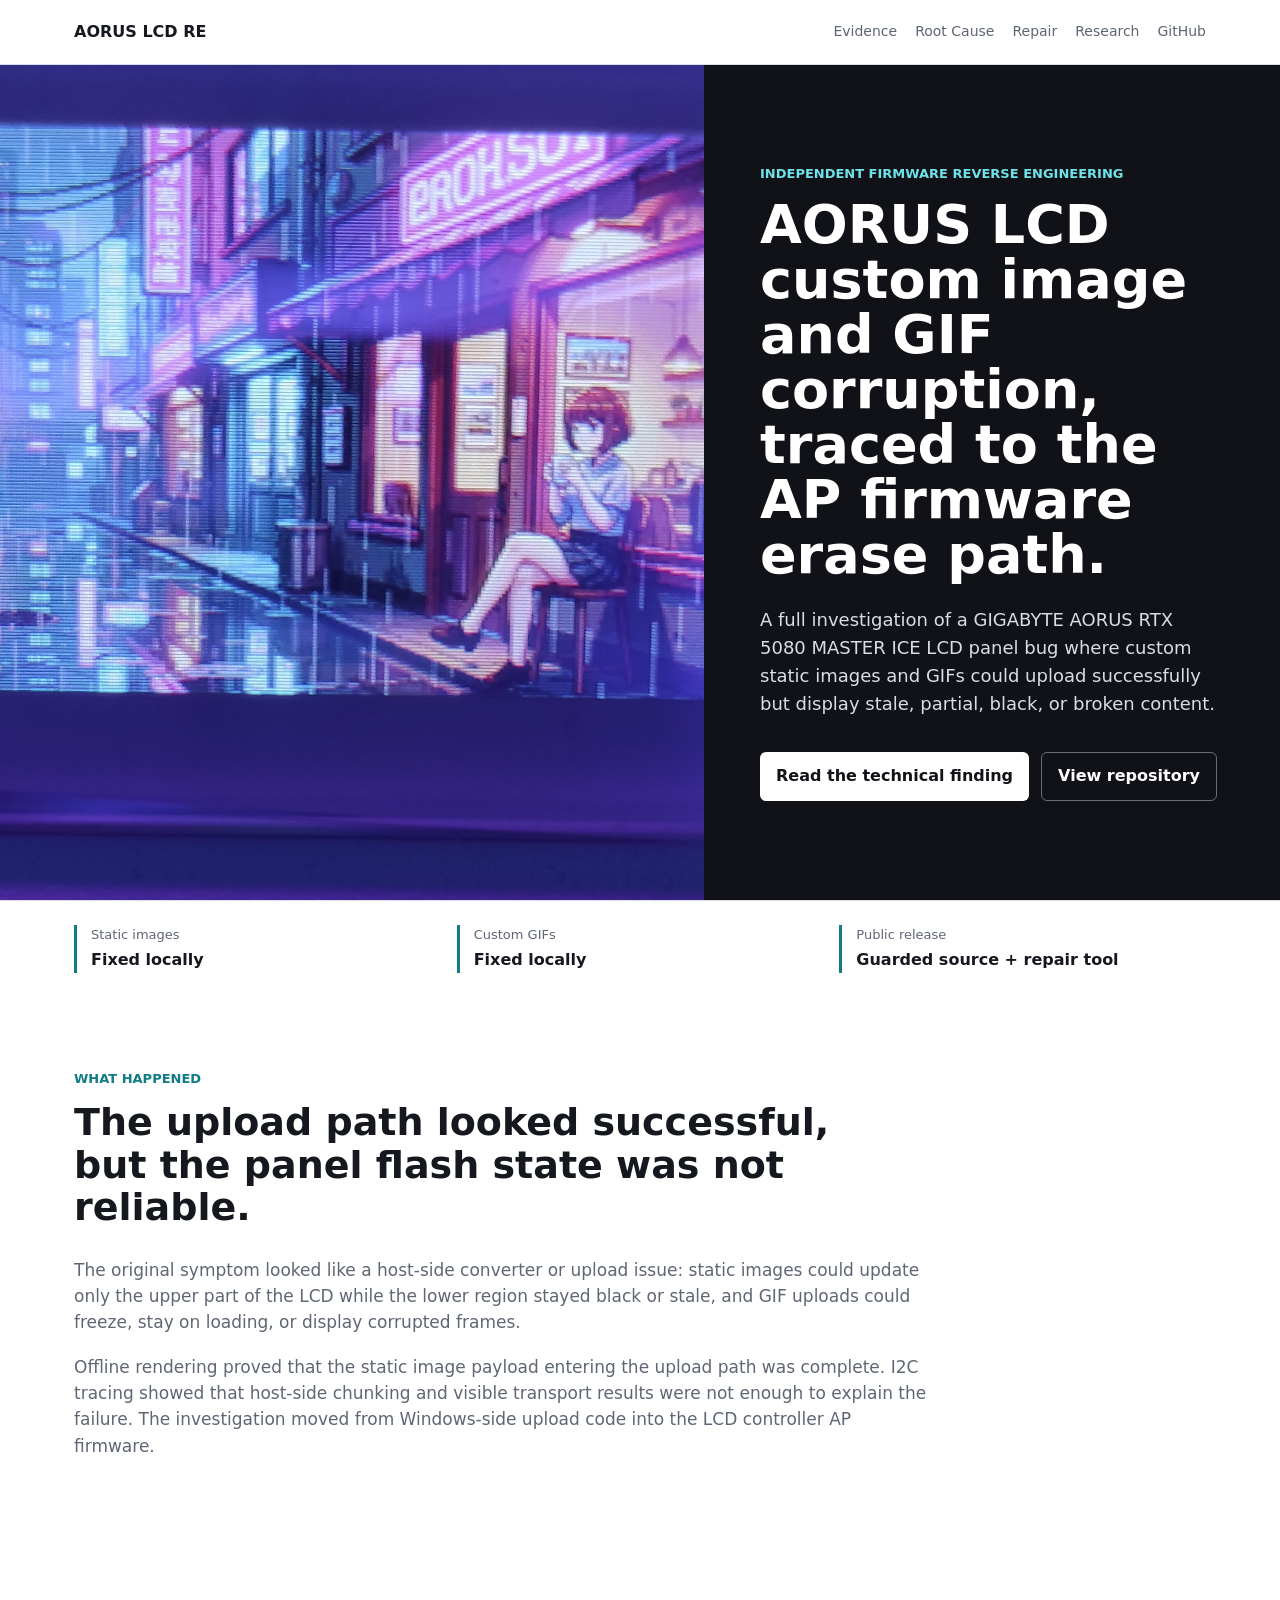
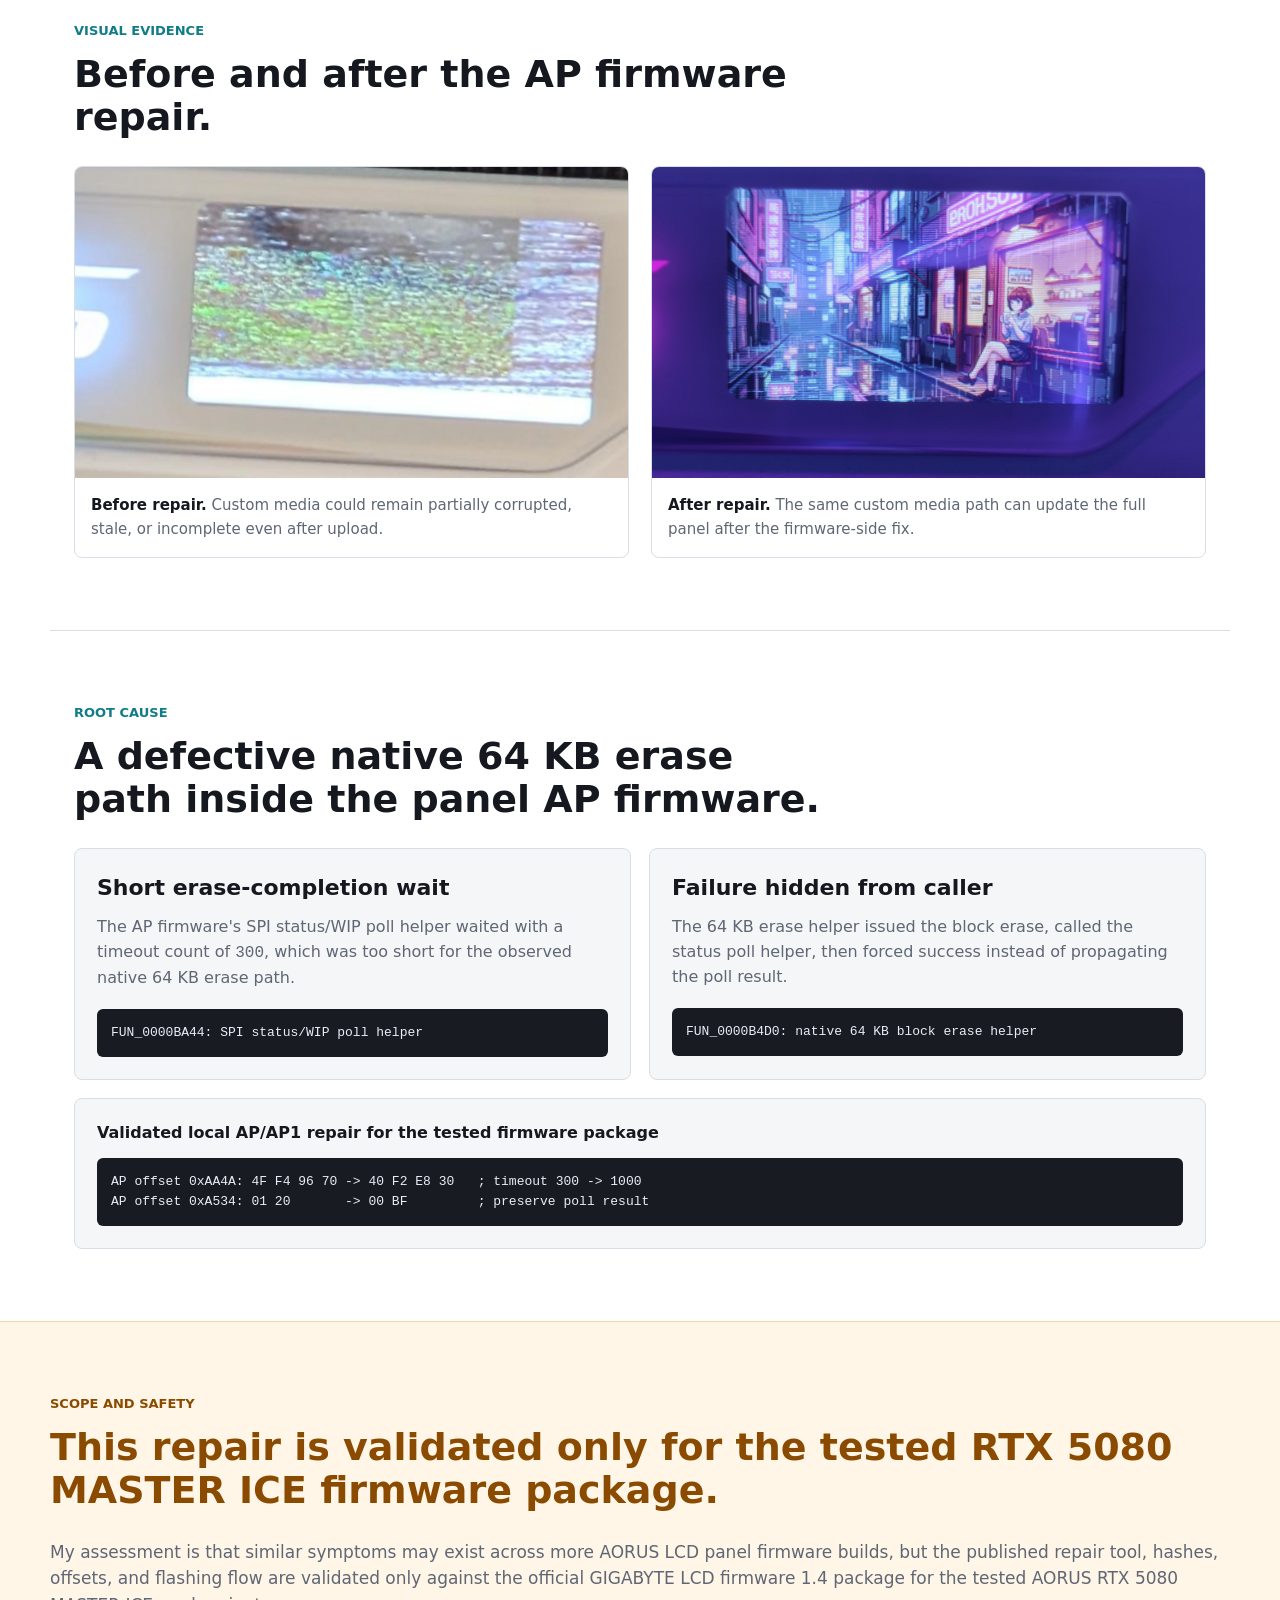
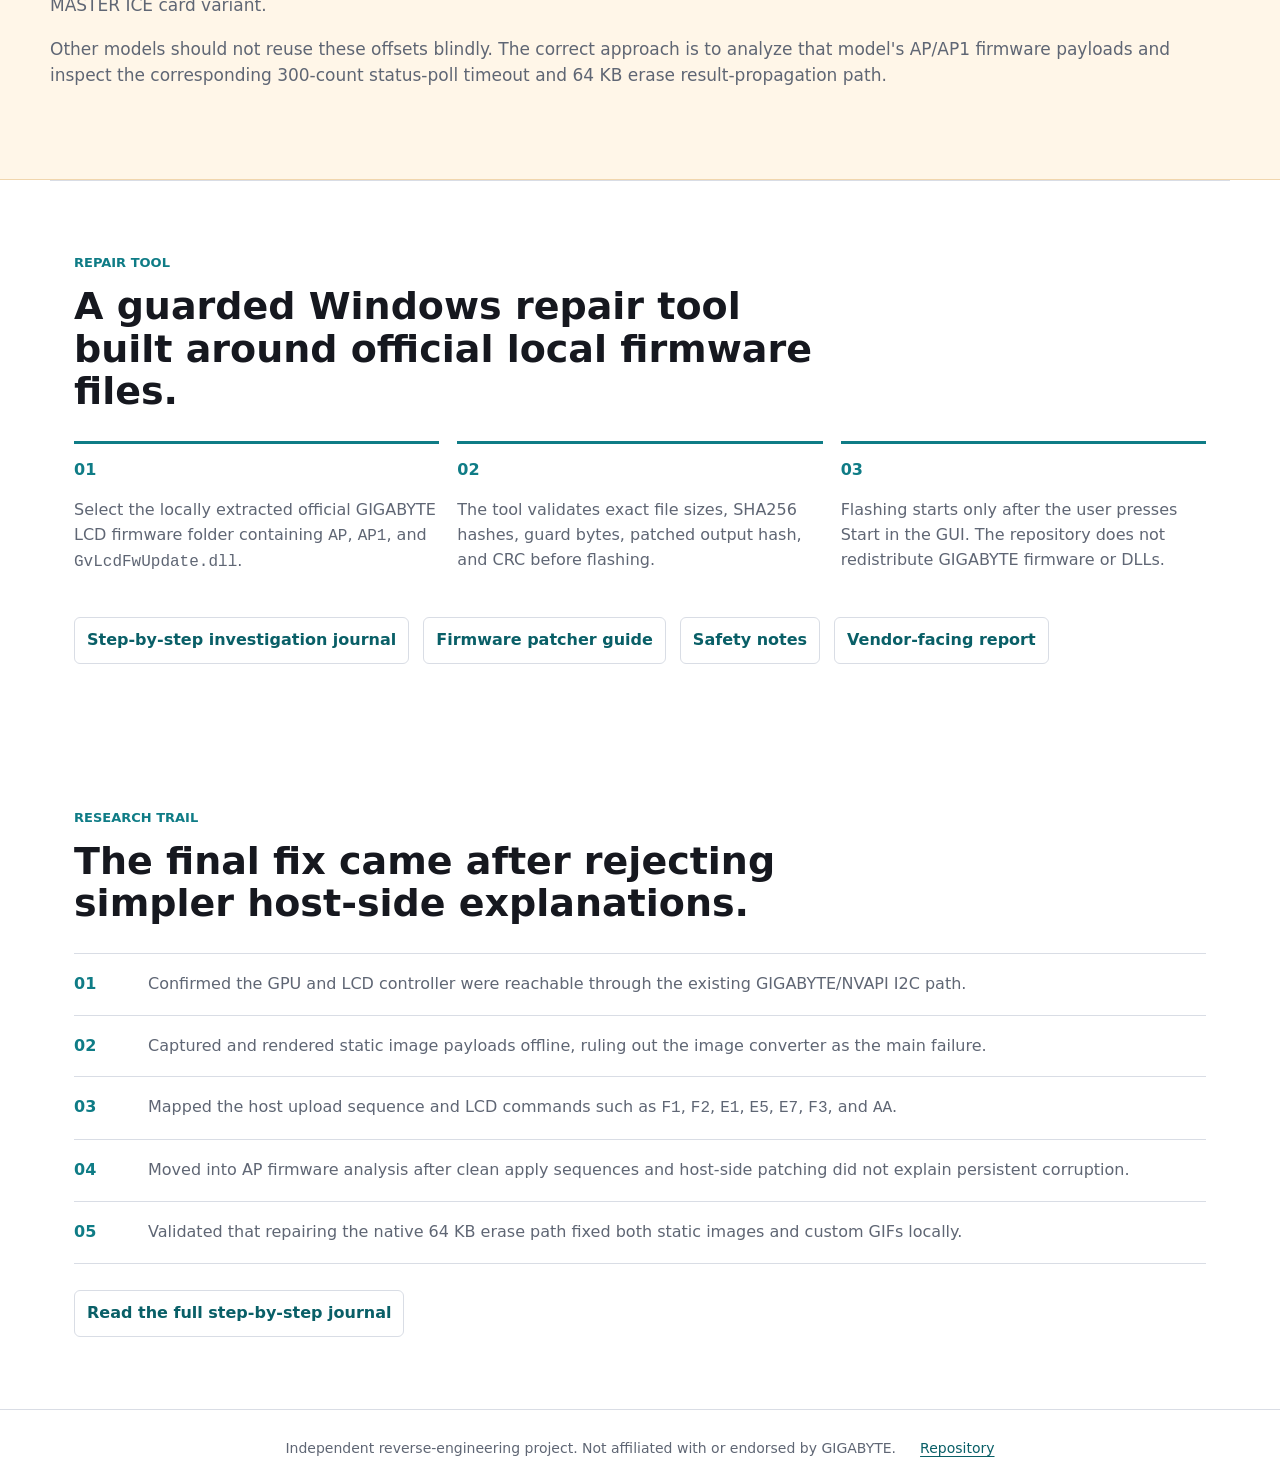
==== docs/index.html @ deb83da5 "Visual evidence has been uploaded, and a GitHub Pages blog has been created." ====
<!doctype html>
<html lang="en">
<head>
  <meta charset="utf-8">
  <meta name="viewport" content="width=device-width, initial-scale=1">
  <meta name="description" content="Reverse-engineering notes and firmware repair details for the AORUS RTX 5080 MASTER ICE LCD custom image and GIF corruption bug.">
  <title>AORUS LCD Panel Reverse Engineering</title>
  <link rel="stylesheet" href="assets/site.css">
</head>
<body>
  <header class="site-header">
    <nav class="nav" aria-label="Primary navigation">
      <a class="brand" href="#top">AORUS LCD RE</a>
      <div class="nav-links">
        <a href="#evidence">Evidence</a>
        <a href="#root-cause">Root Cause</a>
        <a href="#repair">Repair</a>
        <a href="#research">Research</a>
        <a href="https://github.com/EKYavsil/aorus-lcd-panel-reverse-engineering">GitHub</a>
      </div>
    </nav>
  </header>

  <main id="top">
    <section class="hero">
      <div class="hero-media" aria-hidden="true">
        <img src="evidence/images/after-repair.jpg" alt="">
      </div>
      <div class="hero-content">
        <p class="eyebrow">Independent firmware reverse engineering</p>
        <h1>AORUS LCD custom image and GIF corruption, traced to the AP firmware erase path.</h1>
        <p class="hero-copy">
          A full investigation of a GIGABYTE AORUS RTX 5080 MASTER ICE LCD panel bug where custom static images and GIFs could upload successfully but display stale, partial, black, or broken content.
        </p>
        <div class="hero-actions">
          <a class="button primary" href="#root-cause">Read the technical finding</a>
          <a class="button secondary" href="https://github.com/EKYavsil/aorus-lcd-panel-reverse-engineering">View repository</a>
        </div>
      </div>
    </section>

    <section class="status-band" aria-label="Project status">
      <div>
        <span class="status-label">Static images</span>
        <strong>Fixed locally</strong>
      </div>
      <div>
        <span class="status-label">Custom GIFs</span>
        <strong>Fixed locally</strong>
      </div>
      <div>
        <span class="status-label">Public release</span>
        <strong>Guarded source + repair tool</strong>
      </div>
    </section>

    <section class="section intro">
      <div class="section-heading">
        <p class="eyebrow">What happened</p>
        <h2>The upload path looked successful, but the panel flash state was not reliable.</h2>
      </div>
      <div class="text-block">
        <p>
          The original symptom looked like a host-side converter or upload issue: static images could update only the upper part of the LCD while the lower region stayed black or stale, and GIF uploads could freeze, stay on loading, or display corrupted frames.
        </p>
        <p>
          Offline rendering proved that the static image payload entering the upload path was complete. I2C tracing showed that host-side chunking and visible transport results were not enough to explain the failure. The investigation moved from Windows-side upload code into the LCD controller AP firmware.
        </p>
      </div>
    </section>

    <section id="evidence" class="section">
      <div class="section-heading">
        <p class="eyebrow">Visual evidence</p>
        <h2>Before and after the AP firmware repair.</h2>
      </div>
      <div class="evidence-grid">
        <figure>
          <img src="evidence/images/before-corruption.png" alt="AORUS LCD panel showing corrupted custom media before repair">
          <figcaption>
            <strong>Before repair.</strong>
            Custom media could remain partially corrupted, stale, or incomplete even after upload.
          </figcaption>
        </figure>
        <figure>
          <img src="evidence/images/after-repair.jpg" alt="AORUS LCD panel showing full custom media after repair">
          <figcaption>
            <strong>After repair.</strong>
            The same custom media path can update the full panel after the firmware-side fix.
          </figcaption>
        </figure>
      </div>
    </section>

    <section id="root-cause" class="section technical">
      <div class="section-heading">
        <p class="eyebrow">Root cause</p>
        <h2>A defective native 64 KB erase path inside the panel AP firmware.</h2>
      </div>
      <div class="technical-grid">
        <article class="panel">
          <h3>Short erase-completion wait</h3>
          <p>
            The AP firmware's SPI status/WIP poll helper waited with a timeout count of <code>300</code>, which was too short for the observed native 64 KB erase path.
          </p>
          <pre><code>FUN_0000BA44: SPI status/WIP poll helper</code></pre>
        </article>
        <article class="panel">
          <h3>Failure hidden from caller</h3>
          <p>
            The 64 KB erase helper issued the block erase, called the status poll helper, then forced success instead of propagating the poll result.
          </p>
          <pre><code>FUN_0000B4D0: native 64 KB block erase helper</code></pre>
        </article>
      </div>
      <div class="code-panel">
        <p class="code-title">Validated local AP/AP1 repair for the tested firmware package</p>
        <pre><code>AP offset 0xAA4A: 4F F4 96 70 -> 40 F2 E8 30   ; timeout 300 -> 1000
AP offset 0xA534: 01 20       -> 00 BF         ; preserve poll result</code></pre>
      </div>
    </section>

    <section class="section warning-section">
      <div class="section-heading">
        <p class="eyebrow">Scope and safety</p>
        <h2>This repair is validated only for the tested RTX 5080 MASTER ICE firmware package.</h2>
      </div>
      <div class="text-block">
        <p>
          My assessment is that similar symptoms may exist across more AORUS LCD panel firmware builds, but the published repair tool, hashes, offsets, and flashing flow are validated only against the official GIGABYTE LCD firmware 1.4 package for the tested AORUS RTX 5080 MASTER ICE card variant.
        </p>
        <p>
          Other models should not reuse these offsets blindly. The correct approach is to analyze that model's AP/AP1 firmware payloads and inspect the corresponding 300-count status-poll timeout and 64 KB erase result-propagation path.
        </p>
      </div>
    </section>

    <section id="repair" class="section repair">
      <div class="section-heading">
        <p class="eyebrow">Repair tool</p>
        <h2>A guarded Windows repair tool built around official local firmware files.</h2>
      </div>
      <div class="repair-list">
        <div>
          <span class="step">01</span>
          <p>Select the locally extracted official GIGABYTE LCD firmware folder containing <code>AP</code>, <code>AP1</code>, and <code>GvLcdFwUpdate.dll</code>.</p>
        </div>
        <div>
          <span class="step">02</span>
          <p>The tool validates exact file sizes, SHA256 hashes, guard bytes, patched output hash, and CRC before flashing.</p>
        </div>
        <div>
          <span class="step">03</span>
          <p>Flashing starts only after the user presses Start in the GUI. The repository does not redistribute GIGABYTE firmware or DLLs.</p>
        </div>
      </div>
      <div class="link-row">
        <a href="https://github.com/EKYavsil/aorus-lcd-panel-reverse-engineering/blob/main/JOURNAL-en.md">Step-by-step investigation journal</a>
        <a href="https://github.com/EKYavsil/aorus-lcd-panel-reverse-engineering/blob/main/FIRMWARE_PATCHER.md">Firmware patcher guide</a>
        <a href="https://github.com/EKYavsil/aorus-lcd-panel-reverse-engineering/blob/main/SAFETY.md">Safety notes</a>
        <a href="https://github.com/EKYavsil/aorus-lcd-panel-reverse-engineering/blob/main/GIGABYTE_BUG_REPORT.md">Vendor-facing report</a>
      </div>
    </section>

    <section id="research" class="section research">
      <div class="section-heading">
        <p class="eyebrow">Research trail</p>
        <h2>The final fix came after rejecting simpler host-side explanations.</h2>
      </div>
      <ol class="timeline">
        <li>
          <span>01</span>
          <p>Confirmed the GPU and LCD controller were reachable through the existing GIGABYTE/NVAPI I2C path.</p>
        </li>
        <li>
          <span>02</span>
          <p>Captured and rendered static image payloads offline, ruling out the image converter as the main failure.</p>
        </li>
        <li>
          <span>03</span>
          <p>Mapped the host upload sequence and LCD commands such as <code>F1</code>, <code>F2</code>, <code>E1</code>, <code>E5</code>, <code>E7</code>, <code>F3</code>, and <code>AA</code>.</p>
        </li>
        <li>
          <span>04</span>
          <p>Moved into AP firmware analysis after clean apply sequences and host-side patching did not explain persistent corruption.</p>
        </li>
        <li>
          <span>05</span>
          <p>Validated that repairing the native 64 KB erase path fixed both static images and custom GIFs locally.</p>
        </li>
      </ol>
      <div class="link-row">
        <a href="https://github.com/EKYavsil/aorus-lcd-panel-reverse-engineering/blob/main/JOURNAL-en.md">Read the full step-by-step journal</a>
      </div>
    </section>
  </main>

  <footer class="site-footer">
    <p>Independent reverse-engineering project. Not affiliated with or endorsed by GIGABYTE.</p>
    <p><a href="https://github.com/EKYavsil/aorus-lcd-panel-reverse-engineering">Repository</a></p>
  </footer>
</body>
</html>
---- docs/assets/site.css ----
:root {
  color-scheme: light;
  --ink: #16181f;
  --muted: #5f6674;
  --line: #d9dde5;
  --surface: #ffffff;
  --soft: #f4f6f8;
  --accent: #0f7c86;
  --accent-strong: #095f67;
  --warn: #8a4b00;
  --warn-bg: #fff6e8;
}

* {
  box-sizing: border-box;
}

html {
  scroll-behavior: smooth;
}

body {
  margin: 0;
  font-family: Inter, ui-sans-serif, system-ui, -apple-system, BlinkMacSystemFont, "Segoe UI", sans-serif;
  background: var(--surface);
  color: var(--ink);
  line-height: 1.55;
}

a {
  color: var(--accent-strong);
  text-decoration-thickness: 1px;
  text-underline-offset: 3px;
}

code,
pre {
  font-family: "Cascadia Code", "SFMono-Regular", Consolas, monospace;
}

.site-header {
  position: sticky;
  top: 0;
  z-index: 10;
  background: rgba(255, 255, 255, 0.94);
  border-bottom: 1px solid var(--line);
  backdrop-filter: blur(12px);
}

.nav {
  max-width: 1180px;
  margin: 0 auto;
  min-height: 64px;
  padding: 0 24px;
  display: flex;
  align-items: center;
  justify-content: space-between;
  gap: 24px;
}

.brand {
  font-weight: 800;
  color: var(--ink);
  text-decoration: none;
}

.nav-links {
  display: flex;
  flex-wrap: wrap;
  gap: 18px;
  font-size: 14px;
}

.nav-links a {
  color: var(--muted);
  text-decoration: none;
}

.nav-links a:hover {
  color: var(--ink);
}

.hero {
  min-height: calc(100vh - 64px);
  display: grid;
  grid-template-columns: minmax(0, 1.1fr) minmax(360px, 0.9fr);
  align-items: stretch;
  border-bottom: 1px solid var(--line);
  background: #101217;
  color: #fff;
}

.hero-media {
  min-height: 520px;
  overflow: hidden;
}

.hero-media img {
  width: 100%;
  height: 100%;
  object-fit: cover;
  object-position: center;
  display: block;
}

.hero-content {
  padding: 72px 56px;
  display: flex;
  flex-direction: column;
  justify-content: center;
}

.eyebrow {
  margin: 0 0 12px;
  color: var(--accent);
  font-size: 13px;
  font-weight: 800;
  letter-spacing: 0;
  text-transform: uppercase;
}

.hero .eyebrow {
  color: #6ee2e8;
}

h1,
h2,
h3,
p {
  overflow-wrap: anywhere;
}

h1 {
  margin: 0;
  max-width: 760px;
  font-size: 54px;
  line-height: 1.02;
  letter-spacing: 0;
}

.hero-copy {
  max-width: 660px;
  margin: 24px 0 0;
  color: #d9dde7;
  font-size: 18px;
}

.hero-actions {
  display: flex;
  flex-wrap: wrap;
  gap: 12px;
  margin-top: 34px;
}

.button {
  min-height: 44px;
  padding: 11px 16px;
  border-radius: 6px;
  display: inline-flex;
  align-items: center;
  font-weight: 700;
  text-decoration: none;
}

.button.primary {
  background: #ffffff;
  color: #111318;
}

.button.secondary {
  border: 1px solid rgba(255, 255, 255, 0.38);
  color: #ffffff;
}

.status-band {
  max-width: 1180px;
  margin: 0 auto;
  padding: 24px;
  display: grid;
  grid-template-columns: repeat(3, minmax(0, 1fr));
  gap: 16px;
}

.status-band div {
  border-left: 3px solid var(--accent);
  padding-left: 14px;
}

.status-label {
  display: block;
  color: var(--muted);
  font-size: 13px;
}

.status-band strong {
  display: block;
  margin-top: 3px;
  font-size: 16px;
}

.section {
  max-width: 1180px;
  margin: 0 auto;
  padding: 72px 24px;
}

.section-heading {
  max-width: 760px;
  margin-bottom: 28px;
}

.section h2 {
  margin: 0;
  font-size: 38px;
  line-height: 1.12;
  letter-spacing: 0;
}

.text-block {
  max-width: 860px;
  color: var(--muted);
  font-size: 17px;
}

.text-block p {
  margin: 0 0 18px;
}

.evidence-grid {
  display: grid;
  grid-template-columns: repeat(2, minmax(0, 1fr));
  gap: 22px;
}

figure {
  margin: 0;
  border: 1px solid var(--line);
  border-radius: 8px;
  background: var(--surface);
  overflow: hidden;
}

figure img {
  width: 100%;
  aspect-ratio: 16 / 9;
  object-fit: cover;
  display: block;
  background: var(--soft);
}

figcaption {
  padding: 16px;
  color: var(--muted);
  font-size: 15px;
}

figcaption strong {
  color: var(--ink);
}

.technical,
.repair {
  border-top: 1px solid var(--line);
}

.technical-grid {
  display: grid;
  grid-template-columns: repeat(2, minmax(0, 1fr));
  gap: 18px;
}

.panel,
.code-panel {
  border: 1px solid var(--line);
  border-radius: 8px;
  padding: 22px;
  background: var(--soft);
}

.panel h3 {
  margin: 0 0 10px;
  font-size: 22px;
}

.panel p {
  margin: 0 0 18px;
  color: var(--muted);
}

pre {
  margin: 0;
  padding: 14px;
  overflow-x: auto;
  background: #181b22;
  color: #e9edf5;
  border-radius: 6px;
  font-size: 13px;
}

.code-panel {
  margin-top: 18px;
}

.code-title {
  margin: 0 0 12px;
  font-weight: 800;
}

.warning-section {
  max-width: none;
  background: var(--warn-bg);
  border-top: 1px solid #f1d6ad;
  border-bottom: 1px solid #f1d6ad;
}

.warning-section > * {
  max-width: 1180px;
  margin-left: auto;
  margin-right: auto;
}

.warning-section .eyebrow,
.warning-section h2 {
  color: var(--warn);
}

.repair-list {
  display: grid;
  grid-template-columns: repeat(3, minmax(0, 1fr));
  gap: 18px;
}

.repair-list div {
  border-top: 3px solid var(--accent);
  padding-top: 14px;
}

.step {
  color: var(--accent);
  font-weight: 900;
}

.repair-list p {
  color: var(--muted);
}

.link-row {
  display: flex;
  flex-wrap: wrap;
  gap: 14px;
  margin-top: 26px;
}

.link-row a {
  border: 1px solid var(--line);
  border-radius: 6px;
  padding: 10px 12px;
  text-decoration: none;
  font-weight: 700;
}

.timeline {
  list-style: none;
  margin: 0;
  padding: 0;
  border-top: 1px solid var(--line);
}

.timeline li {
  display: grid;
  grid-template-columns: 56px minmax(0, 1fr);
  gap: 18px;
  padding: 18px 0;
  border-bottom: 1px solid var(--line);
}

.timeline span {
  color: var(--accent);
  font-weight: 900;
}

.timeline p {
  margin: 0;
  color: var(--muted);
}

.site-footer {
  border-top: 1px solid var(--line);
  padding: 28px 24px;
  display: flex;
  justify-content: center;
  gap: 24px;
  color: var(--muted);
  font-size: 14px;
}

.site-footer p {
  margin: 0;
}

@media (max-width: 860px) {
  .nav {
    align-items: flex-start;
    flex-direction: column;
    padding-top: 14px;
    padding-bottom: 14px;
  }

  .hero {
    grid-template-columns: 1fr;
  }

  .hero-media {
    min-height: 280px;
  }

  .hero-content {
    padding: 42px 24px 56px;
  }

  h1 {
    font-size: 40px;
  }

  .section h2 {
    font-size: 30px;
  }

  .status-band,
  .evidence-grid,
  .technical-grid,
  .repair-list {
    grid-template-columns: 1fr;
  }

  .site-footer {
    display: block;
    text-align: center;
  }

  .site-footer p + p {
    margin-top: 8px;
  }
}

@media (max-width: 520px) {
  .nav-links {
    gap: 12px;
  }

  h1 {
    font-size: 34px;
  }

  .hero-copy,
  .text-block {
    font-size: 16px;
  }
}
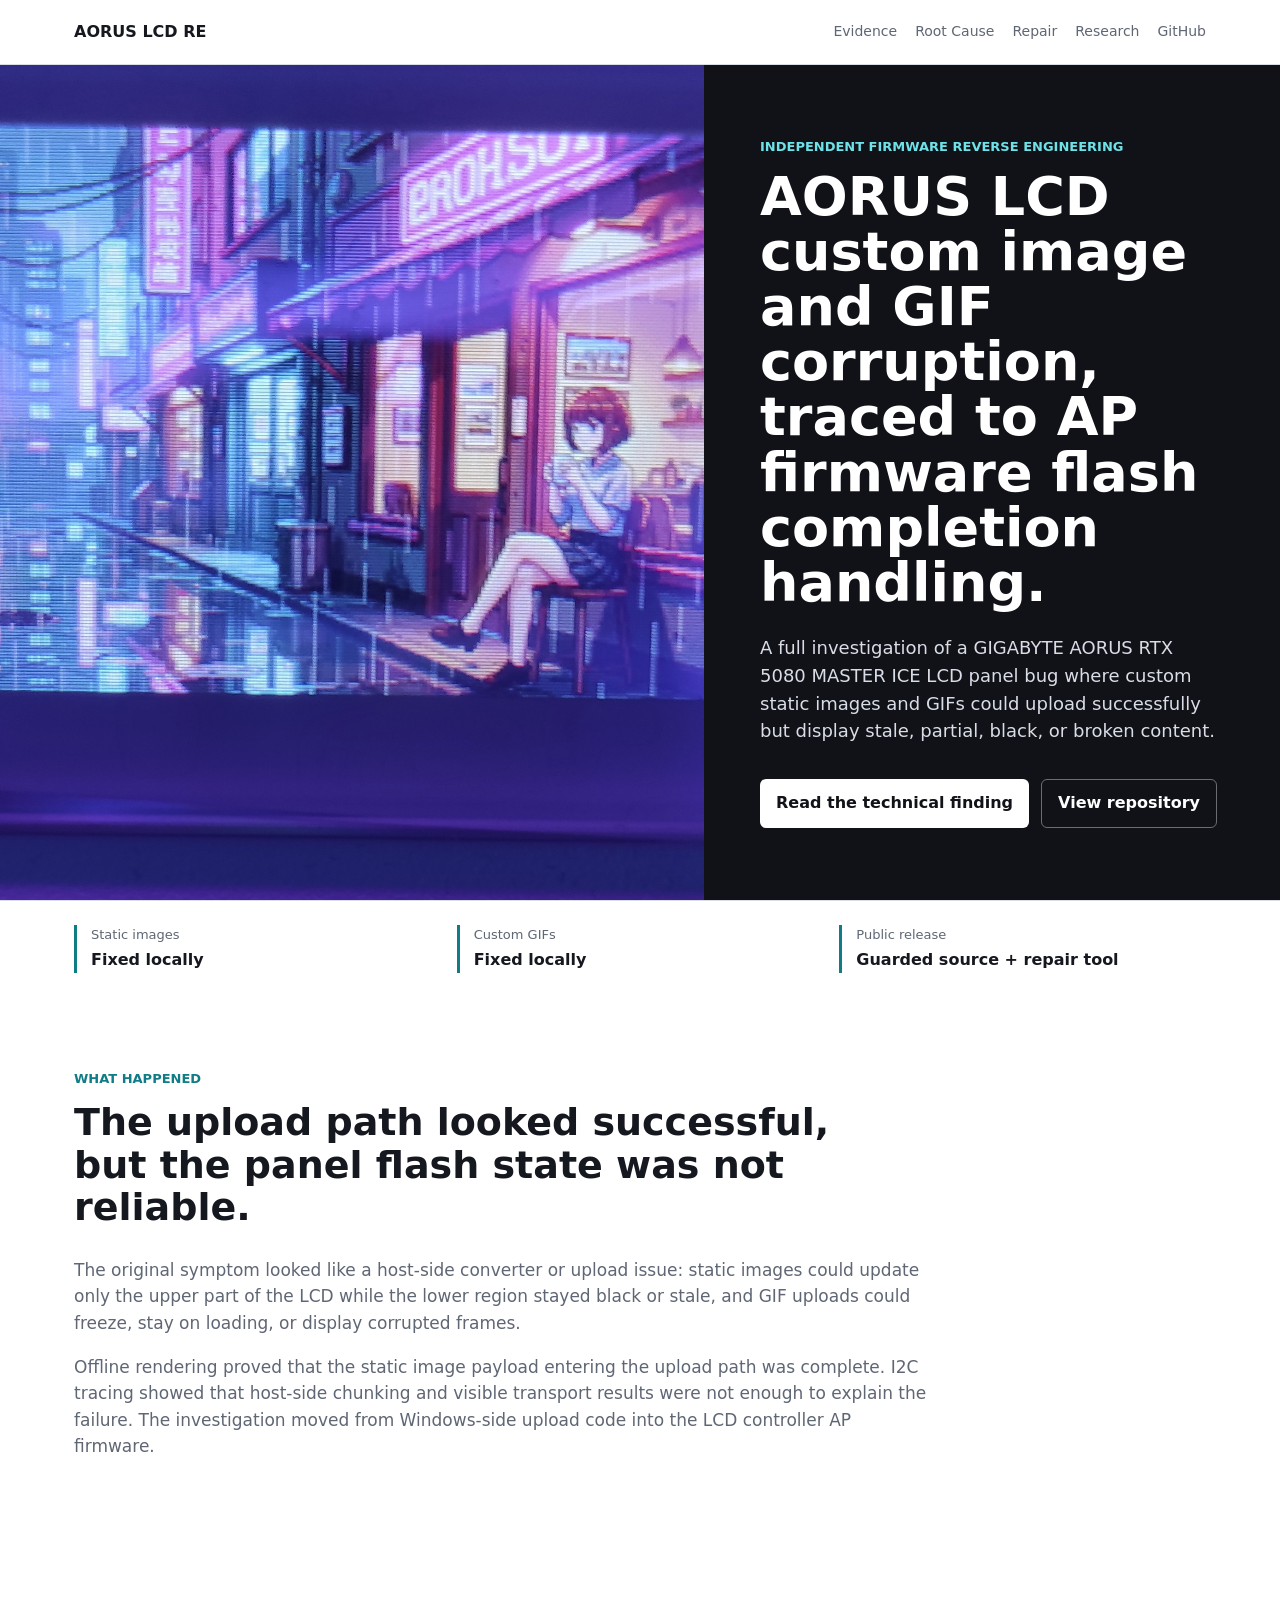
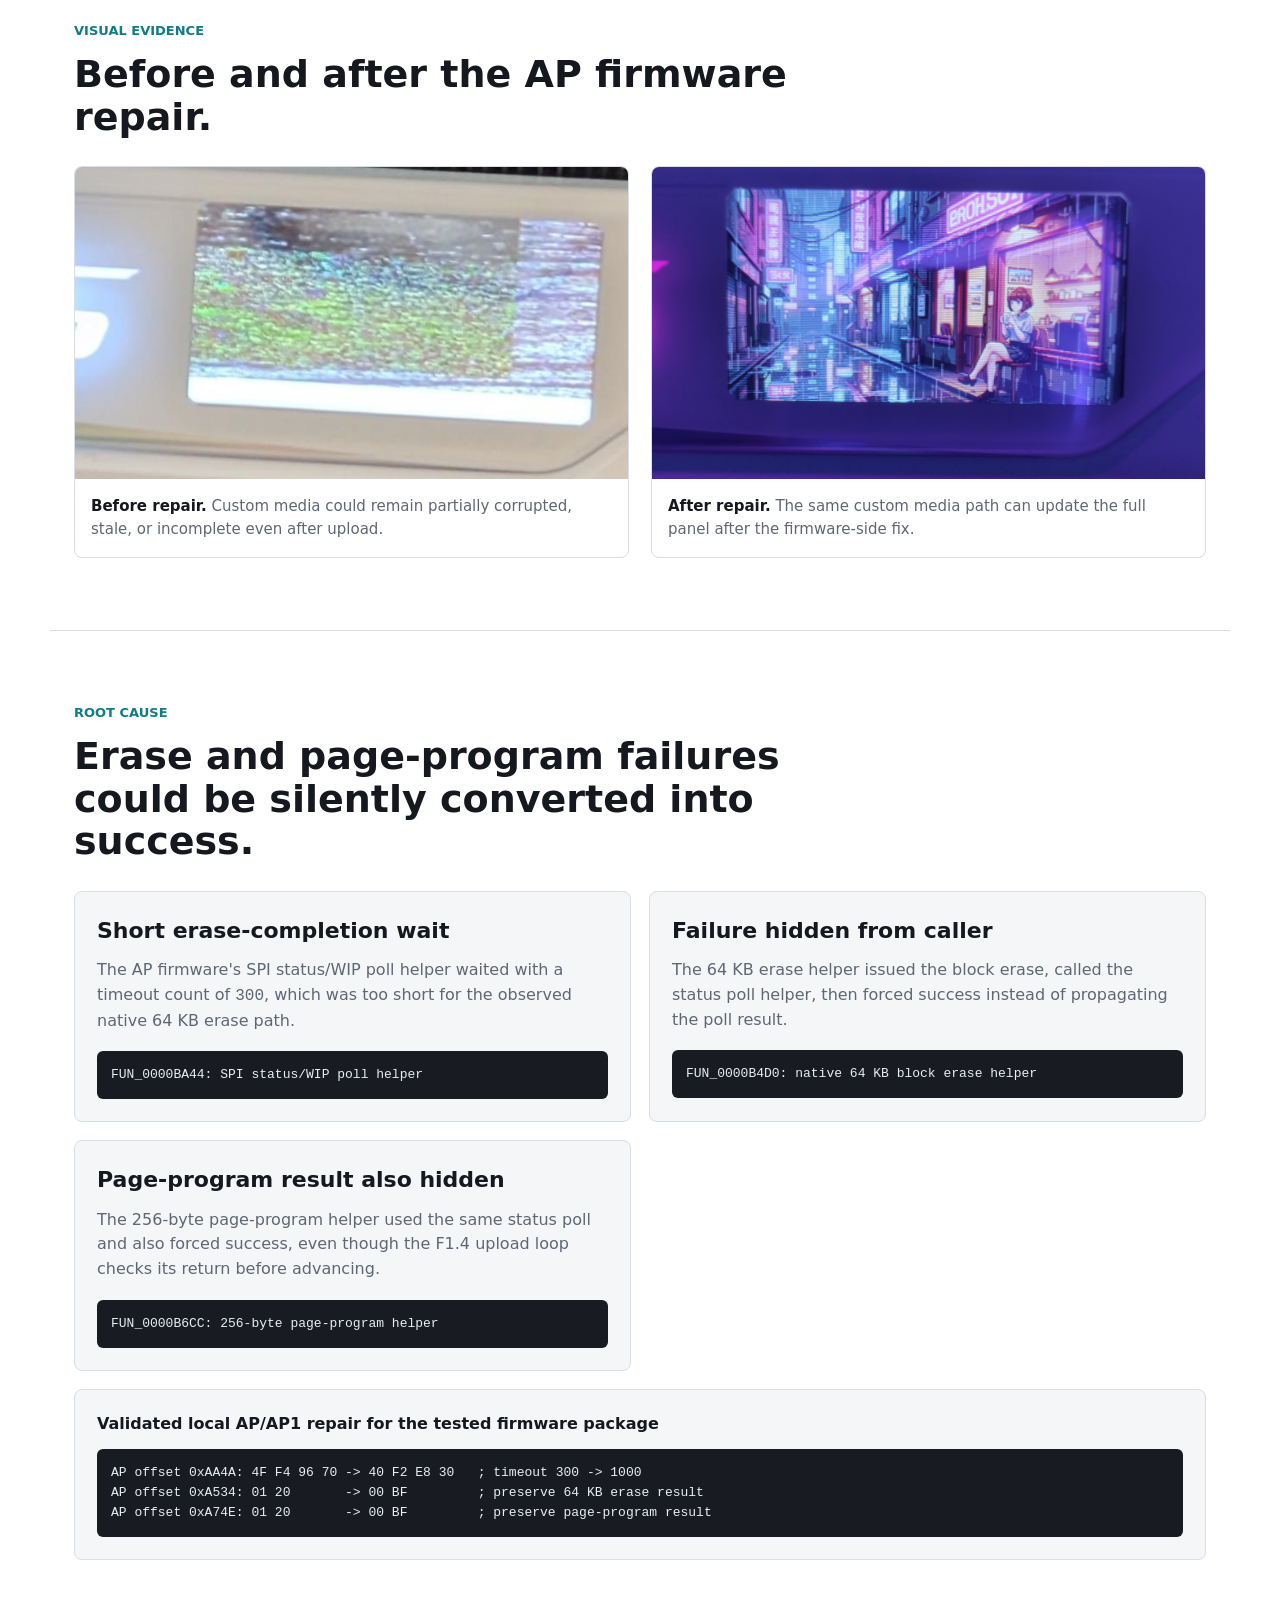
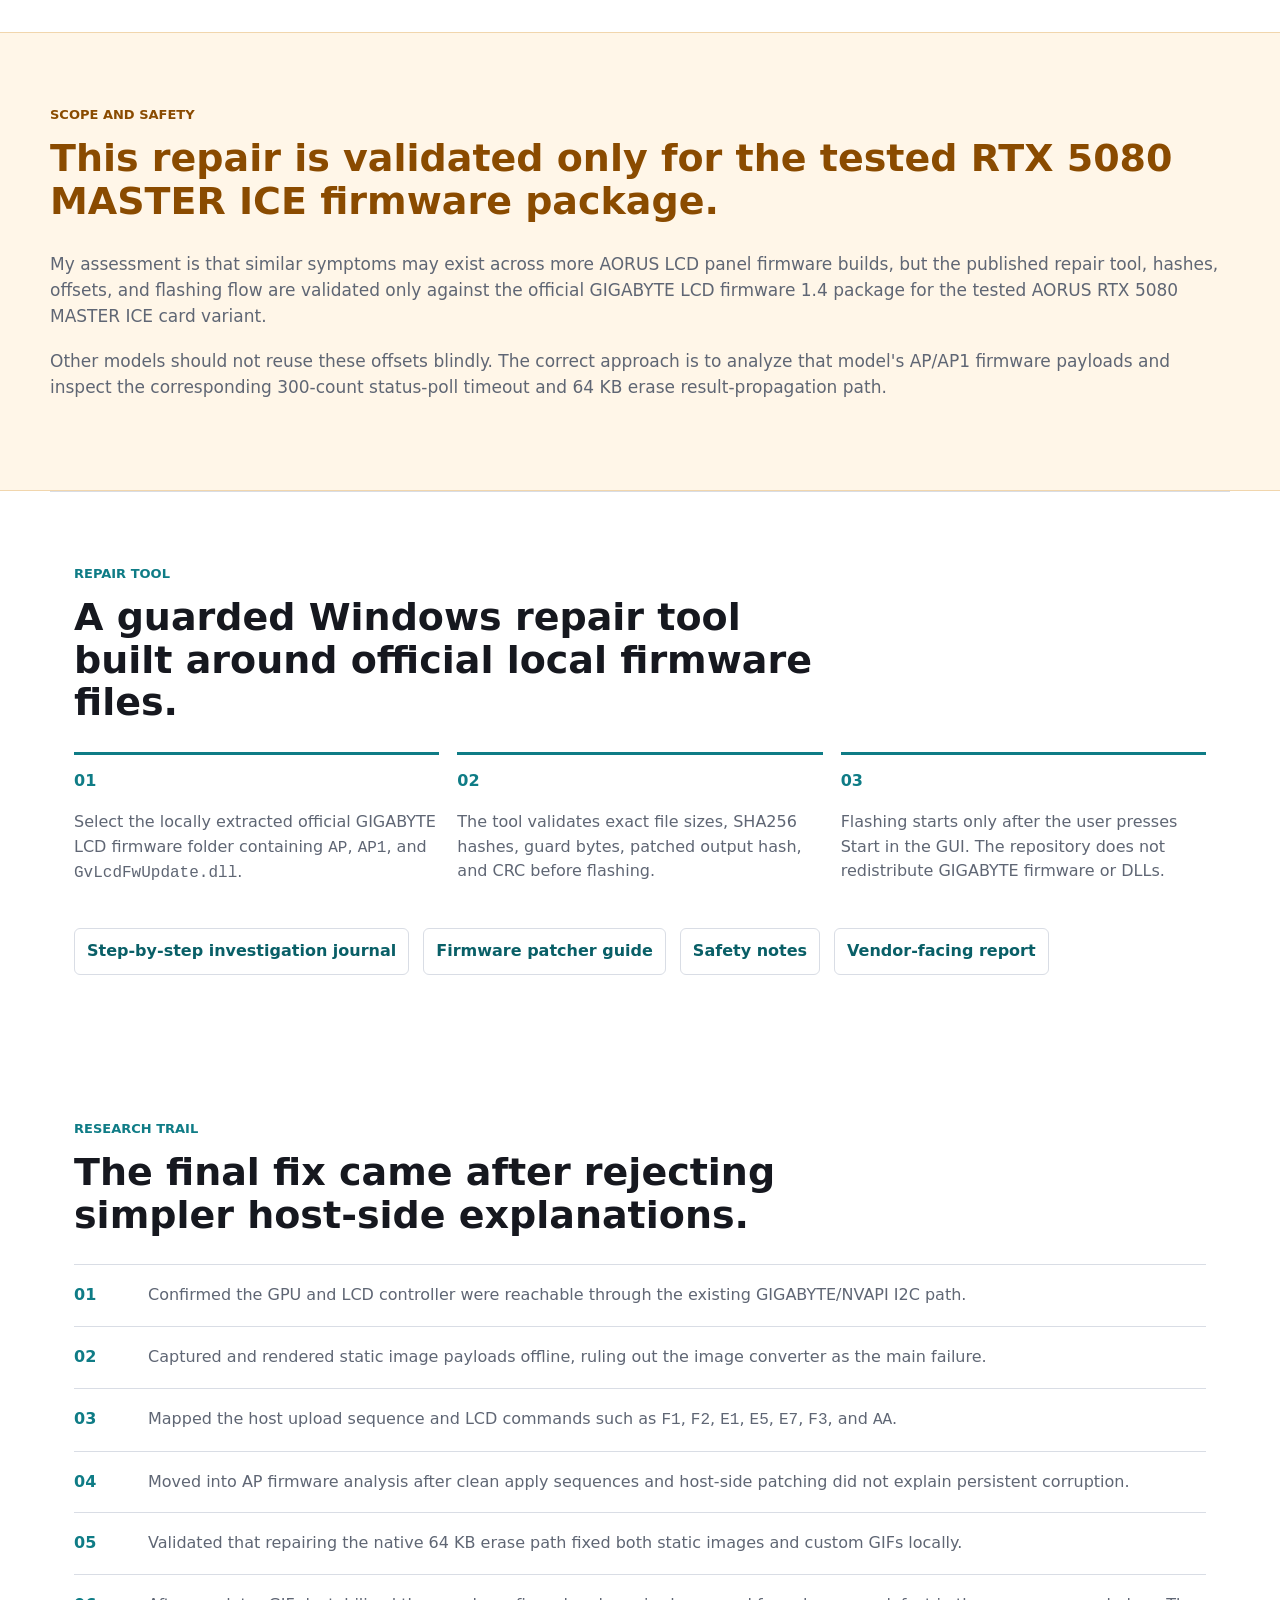
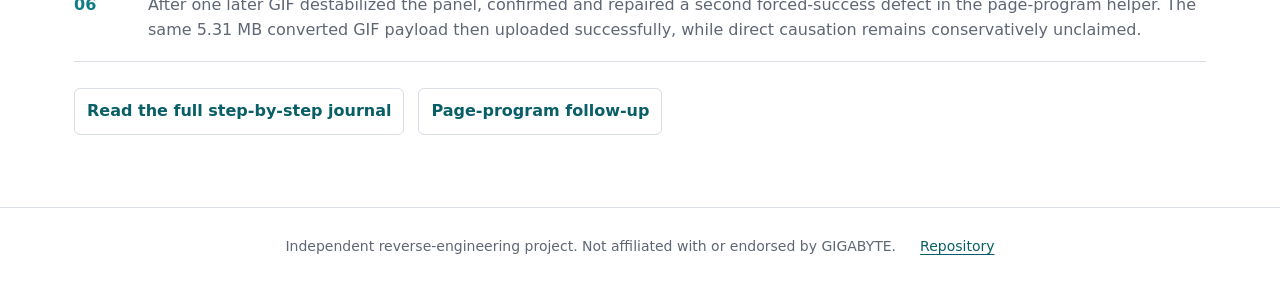
==== commit 4b924739: "The firmware repair was expanded from two changes to three" ====
--- a/docs/index.html
+++ b/docs/index.html
@@ -28,7 +28,7 @@
       </div>
       <div class="hero-content">
         <p class="eyebrow">Independent firmware reverse engineering</p>
-        <h1>AORUS LCD custom image and GIF corruption, traced to the AP firmware erase path.</h1>
+        <h1>AORUS LCD custom image and GIF corruption, traced to AP firmware flash completion handling.</h1>
         <p class="hero-copy">
           A full investigation of a GIGABYTE AORUS RTX 5080 MASTER ICE LCD panel bug where custom static images and GIFs could upload successfully but display stale, partial, black, or broken content.
         </p>
@@ -95,7 +95,7 @@
     <section id="root-cause" class="section technical">
       <div class="section-heading">
         <p class="eyebrow">Root cause</p>
-        <h2>A defective native 64 KB erase path inside the panel AP firmware.</h2>
+        <h2>Erase and page-program failures could be silently converted into success.</h2>
       </div>
       <div class="technical-grid">
         <article class="panel">
@@ -112,11 +112,19 @@
           </p>
           <pre><code>FUN_0000B4D0: native 64 KB block erase helper</code></pre>
         </article>
+        <article class="panel">
+          <h3>Page-program result also hidden</h3>
+          <p>
+            The 256-byte page-program helper used the same status poll and also forced success, even though the F1.4 upload loop checks its return before advancing.
+          </p>
+          <pre><code>FUN_0000B6CC: 256-byte page-program helper</code></pre>
+        </article>
       </div>
       <div class="code-panel">
         <p class="code-title">Validated local AP/AP1 repair for the tested firmware package</p>
         <pre><code>AP offset 0xAA4A: 4F F4 96 70 -> 40 F2 E8 30   ; timeout 300 -> 1000
-AP offset 0xA534: 01 20       -> 00 BF         ; preserve poll result</code></pre>
+AP offset 0xA534: 01 20       -> 00 BF         ; preserve 64 KB erase result
+AP offset 0xA74E: 01 20       -> 00 BF         ; preserve page-program result</code></pre>
       </div>
     </section>
 
@@ -188,9 +196,14 @@
           <span>05</span>
           <p>Validated that repairing the native 64 KB erase path fixed both static images and custom GIFs locally.</p>
         </li>
+        <li>
+          <span>06</span>
+          <p>After one later GIF destabilized the panel, confirmed and repaired a second forced-success defect in the page-program helper. The same 5.31 MB converted GIF payload then uploaded successfully, while direct causation remains conservatively unclaimed.</p>
+        </li>
       </ol>
       <div class="link-row">
         <a href="https://github.com/EKYavsil/aorus-lcd-panel-reverse-engineering/blob/main/JOURNAL-en.md">Read the full step-by-step journal</a>
+        <a href="https://github.com/EKYavsil/aorus-lcd-panel-reverse-engineering/blob/main/docs/evidence/page-program-result-propagation-20260609.md">Page-program follow-up</a>
       </div>
     </section>
   </main>
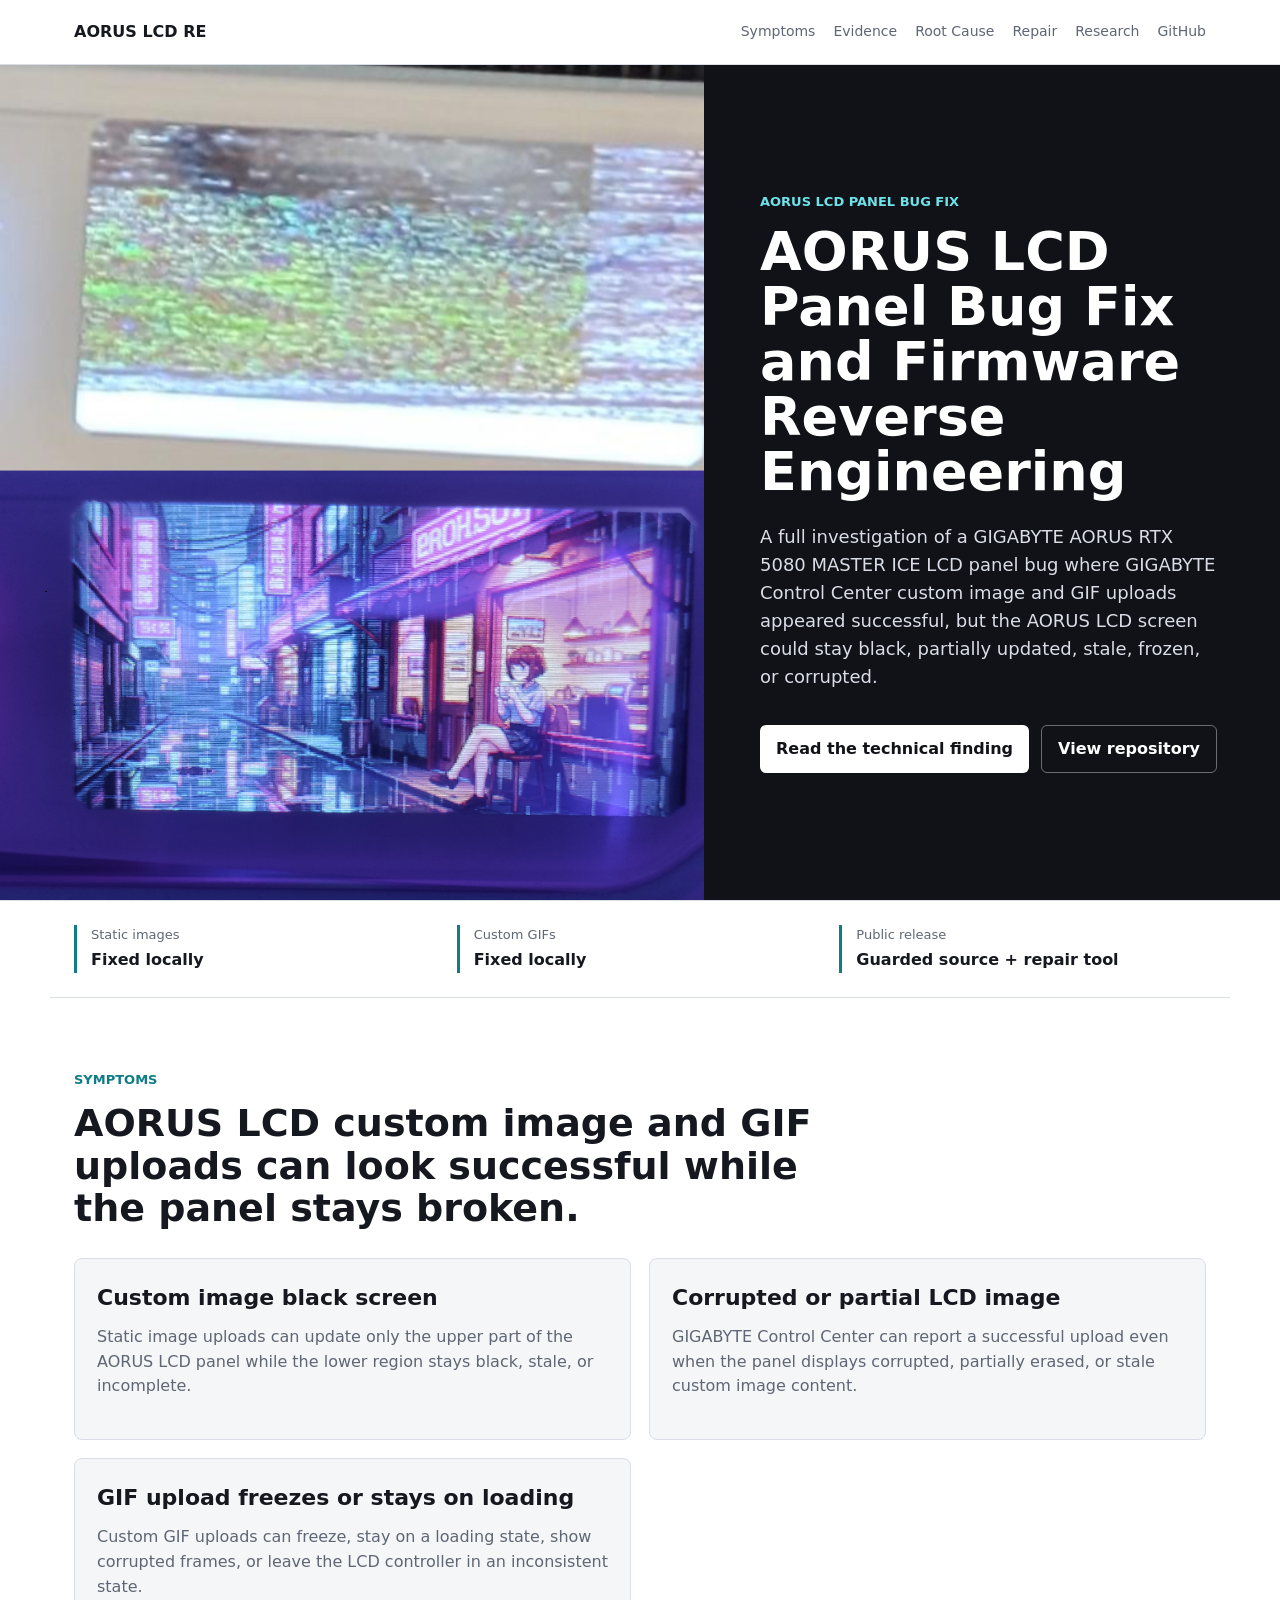
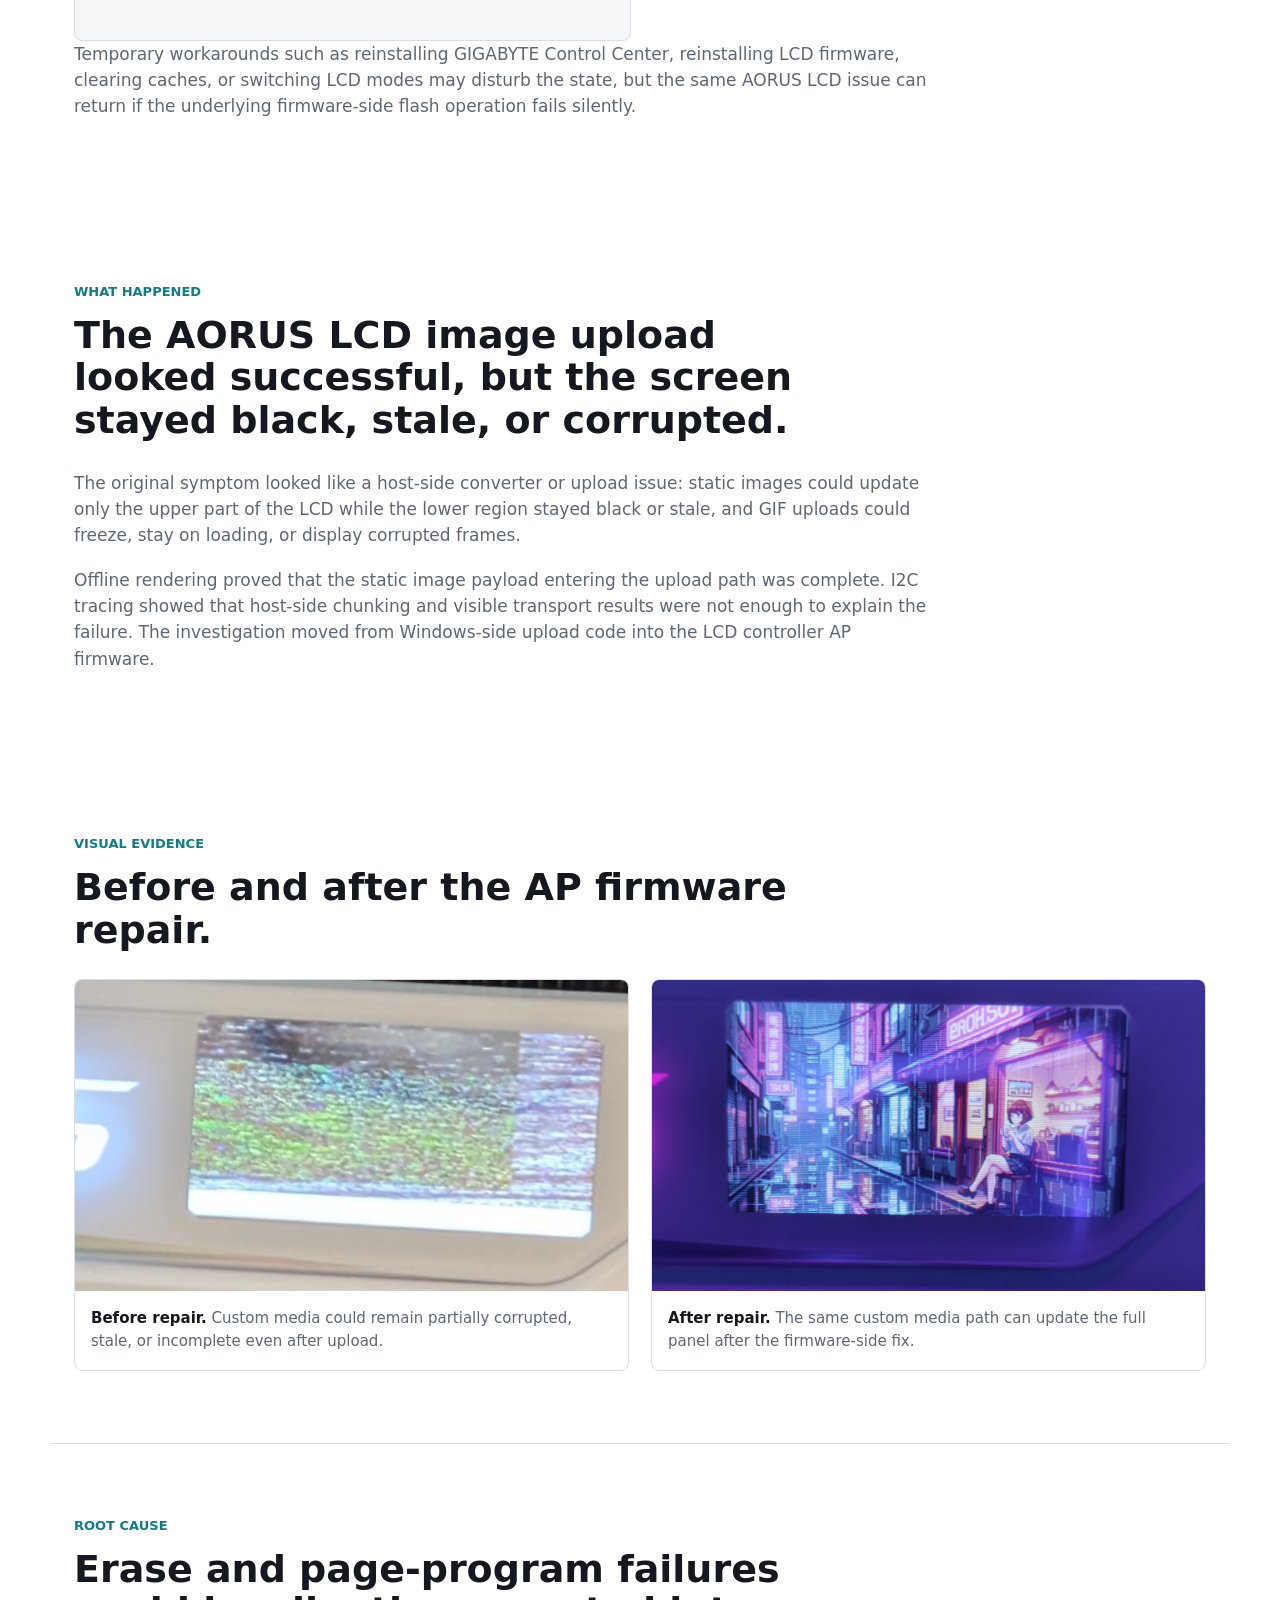
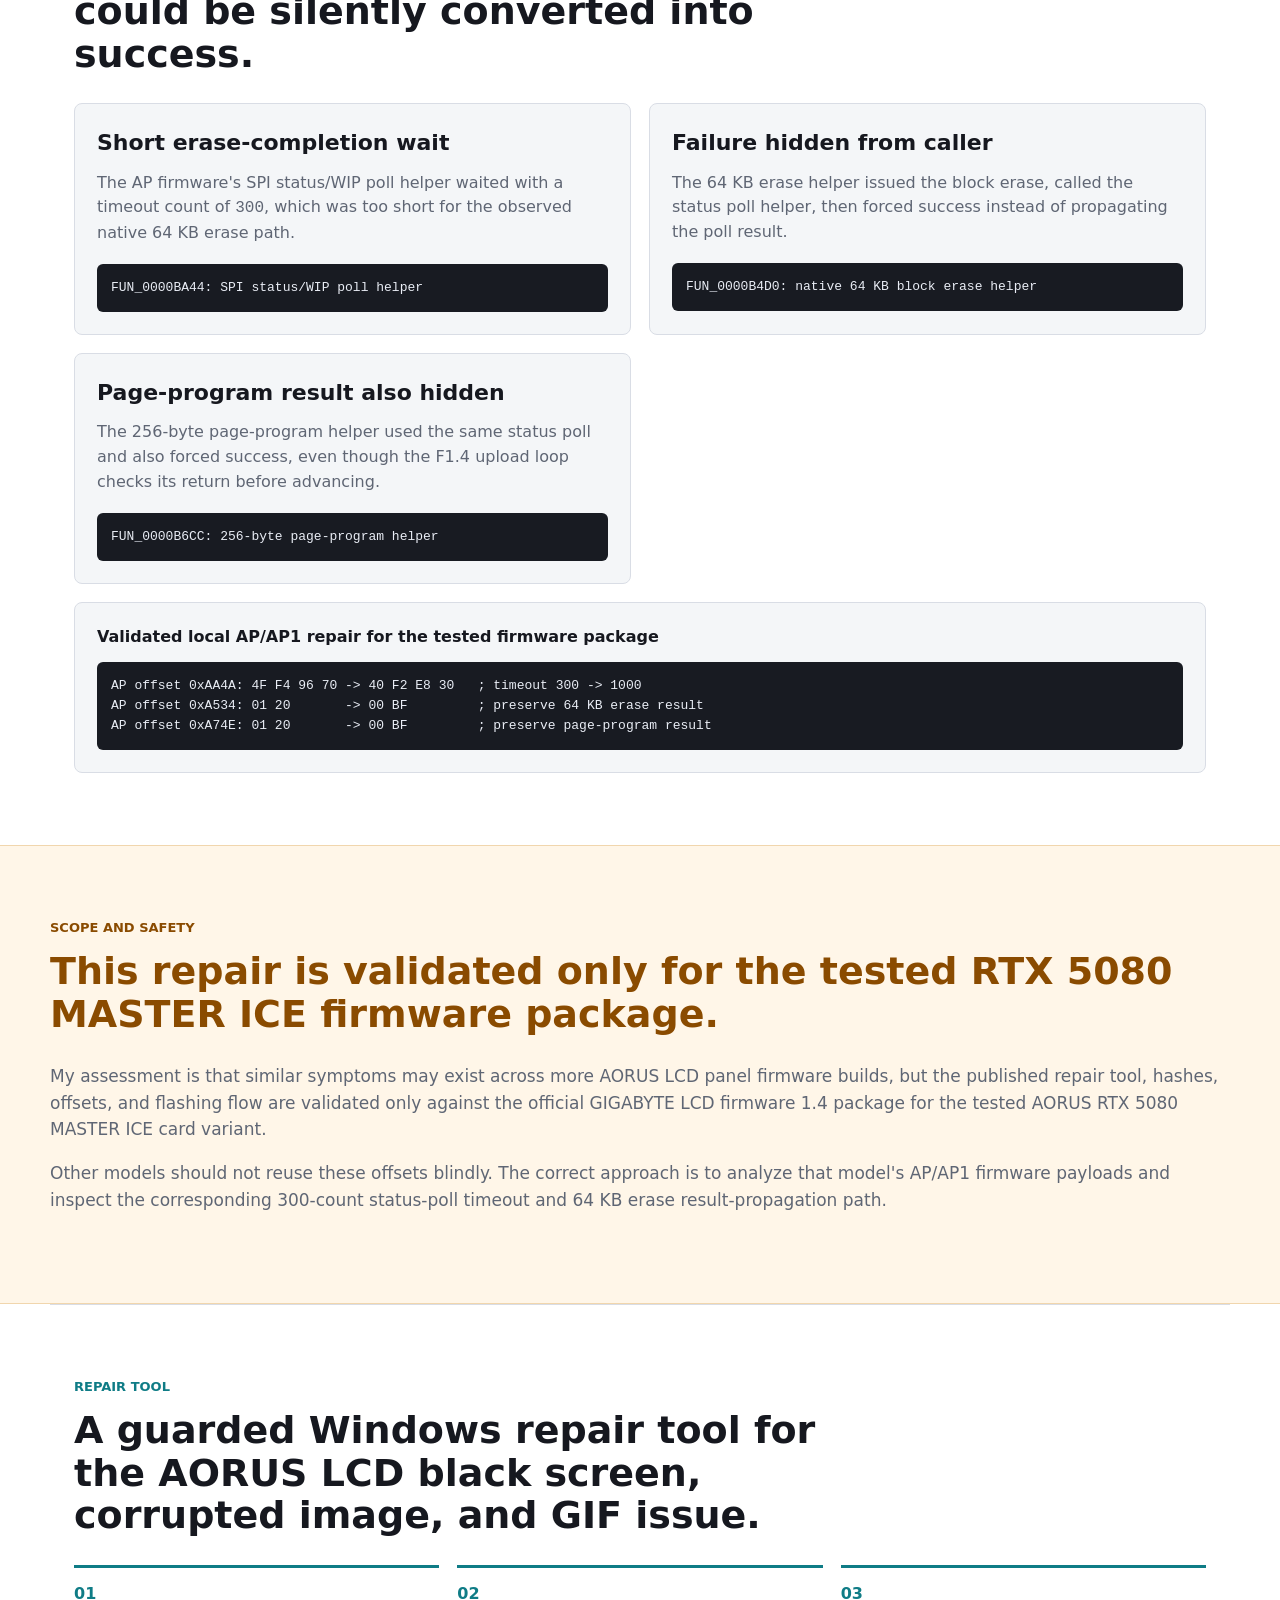
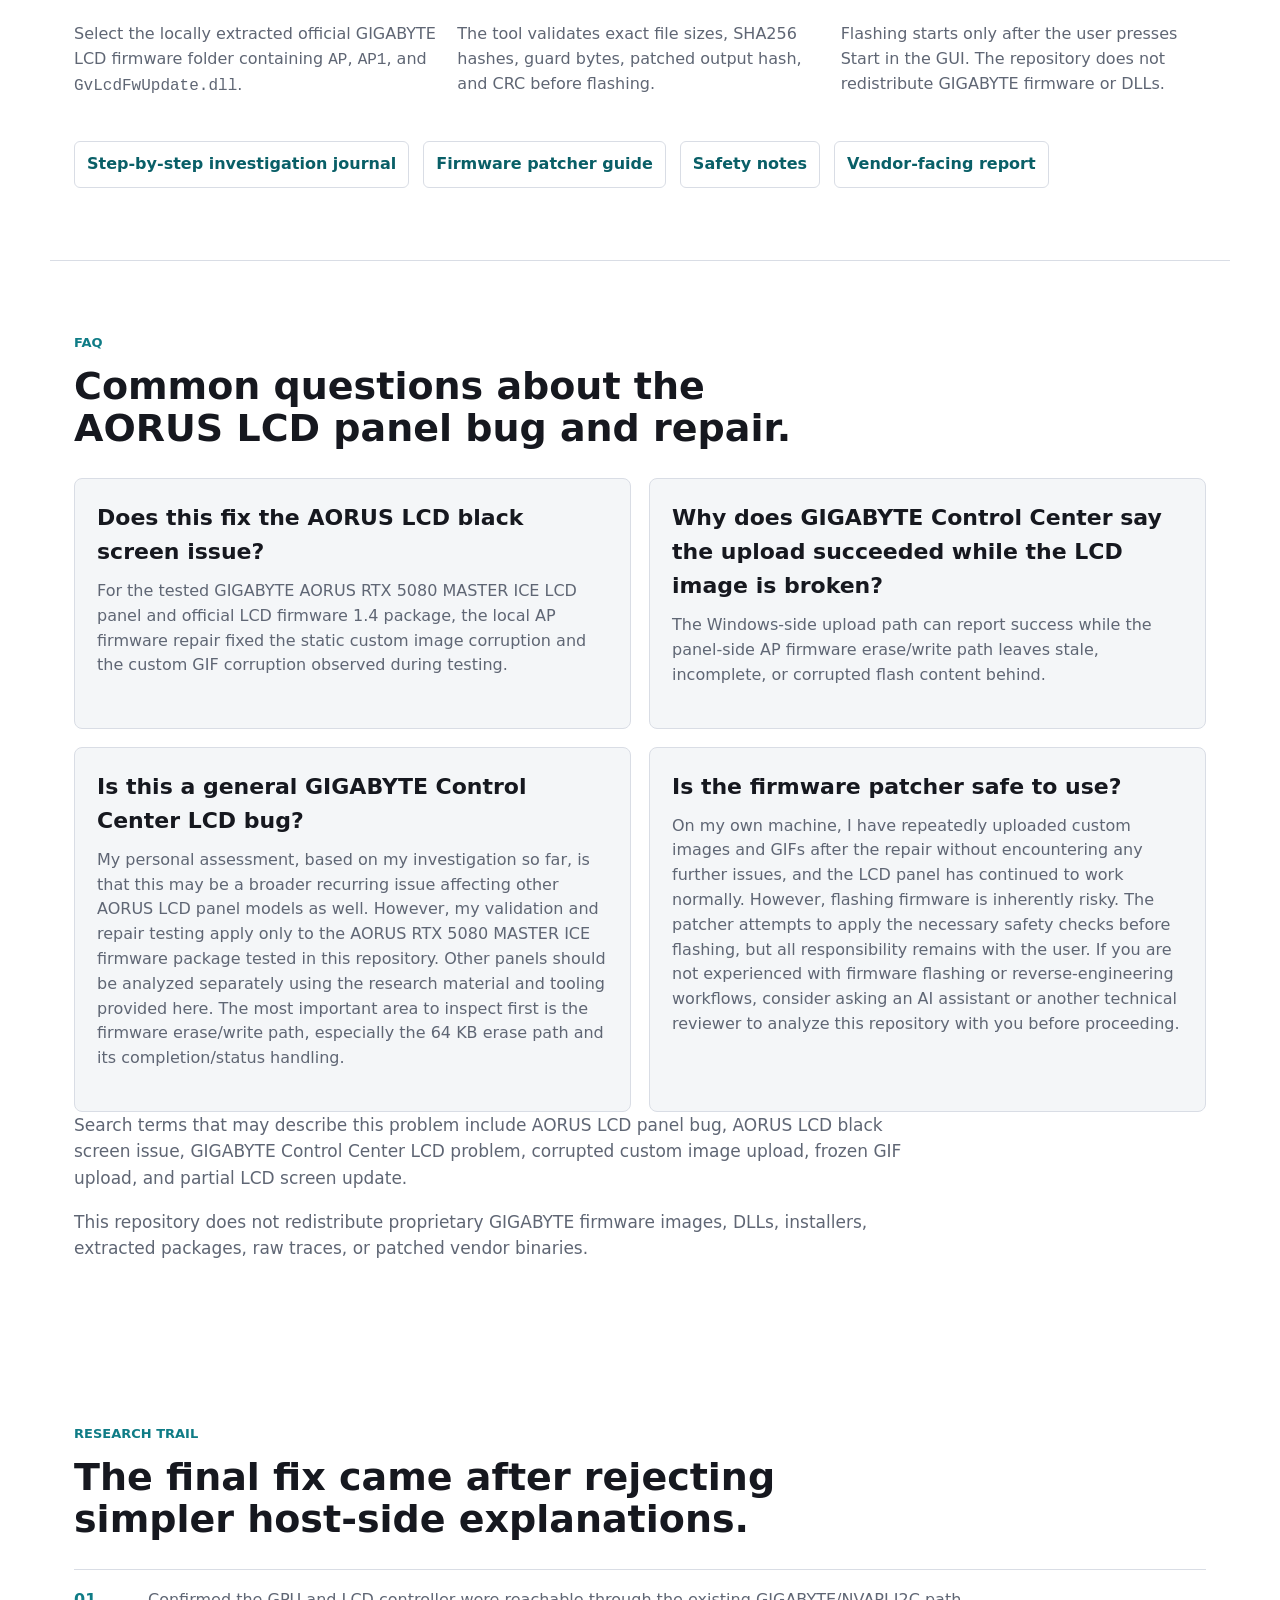
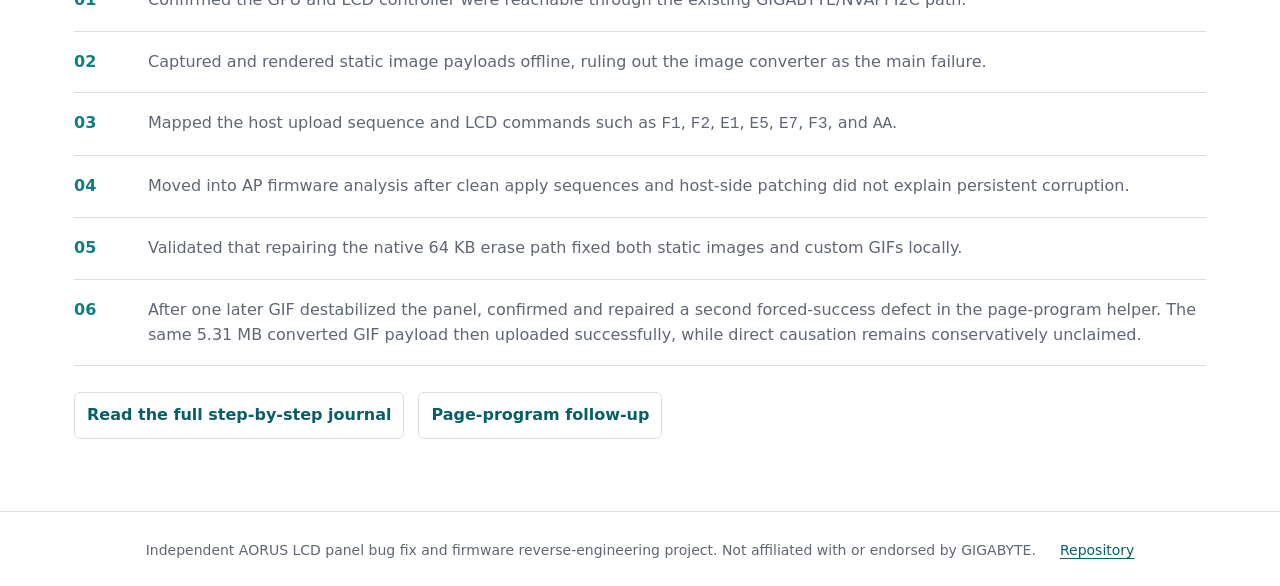
==== commit 98f8662f: "Improve AORUS LCD bug page SEO" ====
--- a/docs/index.html
+++ b/docs/index.html
@@ -3,8 +3,12 @@
 <head>
   <meta charset="utf-8">
   <meta name="viewport" content="width=device-width, initial-scale=1">
-  <meta name="description" content="Reverse-engineering notes and firmware repair details for the AORUS RTX 5080 MASTER ICE LCD custom image and GIF corruption bug.">
-  <title>AORUS LCD Panel Reverse Engineering</title>
+  <meta name="description" content="AORUS LCD panel bug fix and firmware reverse-engineering investigation for GIGABYTE Control Center custom image upload problems, black or partial LCD screen updates, stale images, frozen GIFs, and corrupted panel content on the RTX 5080 AORUS MASTER ICE LCD panel.">
+  <meta property="og:title" content="AORUS LCD Panel Bug Fix — Firmware Reverse Engineering of Black Screen & GIF Corruption">
+  <meta property="og:description" content="Investigation and local firmware repair for a GIGABYTE AORUS LCD panel issue where custom images and GIFs upload successfully but display black, partial, stale, frozen, or corrupted content.">
+  <meta name="twitter:title" content="AORUS LCD Panel Bug Fix — Firmware Reverse Engineering">
+  <meta name="twitter:description" content="AORUS LCD custom image black screen, GIF corruption, and GIGABYTE Control Center LCD issue investigation with a guarded firmware repair tool.">
+  <title>AORUS LCD Panel Bug Fix — Firmware Reverse Engineering of Black Screen & GIF Corruption</title>
   <link rel="stylesheet" href="assets/site.css">
 </head>
 <body>
@@ -12,6 +16,7 @@
     <nav class="nav" aria-label="Primary navigation">
       <a class="brand" href="#top">AORUS LCD RE</a>
       <div class="nav-links">
+        <a href="#symptoms">Symptoms</a>
         <a href="#evidence">Evidence</a>
         <a href="#root-cause">Root Cause</a>
         <a href="#repair">Repair</a>
@@ -24,13 +29,13 @@
   <main id="top">
     <section class="hero">
       <div class="hero-media" aria-hidden="true">
-        <img src="evidence/images/after-repair.jpg" alt="">
+        <img src="evidence/images/ba.png" alt="">
       </div>
       <div class="hero-content">
-        <p class="eyebrow">Independent firmware reverse engineering</p>
-        <h1>AORUS LCD custom image and GIF corruption, traced to AP firmware flash completion handling.</h1>
+        <p class="eyebrow">AORUS LCD panel bug fix</p>
+        <h1>AORUS LCD Panel Bug Fix and Firmware Reverse Engineering</h1>
         <p class="hero-copy">
-          A full investigation of a GIGABYTE AORUS RTX 5080 MASTER ICE LCD panel bug where custom static images and GIFs could upload successfully but display stale, partial, black, or broken content.
+          A full investigation of a GIGABYTE AORUS RTX 5080 MASTER ICE LCD panel bug where GIGABYTE Control Center custom image and GIF uploads appeared successful, but the AORUS LCD screen could stay black, partially updated, stale, frozen, or corrupted.
         </p>
         <div class="hero-actions">
           <a class="button primary" href="#root-cause">Read the technical finding</a>
@@ -54,10 +59,42 @@
       </div>
     </section>
 
+    <section id="symptoms" class="section technical">
+      <div class="section-heading">
+        <p class="eyebrow">Symptoms</p>
+        <h2>AORUS LCD custom image and GIF uploads can look successful while the panel stays broken.</h2>
+      </div>
+      <div class="technical-grid">
+        <article class="panel">
+          <h3>Custom image black screen</h3>
+          <p>
+            Static image uploads can update only the upper part of the AORUS LCD panel while the lower region stays black, stale, or incomplete.
+          </p>
+        </article>
+        <article class="panel">
+          <h3>Corrupted or partial LCD image</h3>
+          <p>
+            GIGABYTE Control Center can report a successful upload even when the panel displays corrupted, partially erased, or stale custom image content.
+          </p>
+        </article>
+        <article class="panel">
+          <h3>GIF upload freezes or stays on loading</h3>
+          <p>
+            Custom GIF uploads can freeze, stay on a loading state, show corrupted frames, or leave the LCD controller in an inconsistent state.
+          </p>
+        </article>
+      </div>
+      <div class="text-block">
+        <p>
+          Temporary workarounds such as reinstalling GIGABYTE Control Center, reinstalling LCD firmware, clearing caches, or switching LCD modes may disturb the state, but the same AORUS LCD issue can return if the underlying firmware-side flash operation fails silently.
+        </p>
+      </div>
+    </section>
+
     <section class="section intro">
       <div class="section-heading">
         <p class="eyebrow">What happened</p>
-        <h2>The upload path looked successful, but the panel flash state was not reliable.</h2>
+        <h2>The AORUS LCD image upload looked successful, but the screen stayed black, stale, or corrupted.</h2>
       </div>
       <div class="text-block">
         <p>
@@ -146,7 +183,7 @@
     <section id="repair" class="section repair">
       <div class="section-heading">
         <p class="eyebrow">Repair tool</p>
-        <h2>A guarded Windows repair tool built around official local firmware files.</h2>
+        <h2>A guarded Windows repair tool for the AORUS LCD black screen, corrupted image, and GIF issue.</h2>
       </div>
       <div class="repair-list">
         <div>
@@ -170,6 +207,47 @@
       </div>
     </section>
 
+    <section class="section technical" id="faq">
+      <div class="section-heading">
+        <p class="eyebrow">FAQ</p>
+        <h2>Common questions about the AORUS LCD panel bug and repair.</h2>
+      </div>
+      <div class="technical-grid">
+        <article class="panel">
+          <h3>Does this fix the AORUS LCD black screen issue?</h3>
+          <p>
+            For the tested GIGABYTE AORUS RTX 5080 MASTER ICE LCD panel and official LCD firmware 1.4 package, the local AP firmware repair fixed the static custom image corruption and the custom GIF corruption observed during testing.
+          </p>
+        </article>
+        <article class="panel">
+          <h3>Why does GIGABYTE Control Center say the upload succeeded while the LCD image is broken?</h3>
+          <p>
+            The Windows-side upload path can report success while the panel-side AP firmware erase/write path leaves stale, incomplete, or corrupted flash content behind.
+          </p>
+        </article>
+        <article class="panel">
+          <h3>Is this a general GIGABYTE Control Center LCD bug?</h3>
+          <p>
+            My personal assessment, based on my investigation so far, is that this may be a broader recurring issue affecting other AORUS LCD panel models as well. However, my validation and repair testing apply only to the AORUS RTX 5080 MASTER ICE firmware package tested in this repository. Other panels should be analyzed separately using the research material and tooling provided here. The most important area to inspect first is the firmware erase/write path, especially the 64 KB erase path and its completion/status handling.
+          </p>
+        </article>
+        <article class="panel">
+          <h3>Is the firmware patcher safe to use?</h3>
+          <p>
+            On my own machine, I have repeatedly uploaded custom images and GIFs after the repair without encountering any further issues, and the LCD panel has continued to work normally. However, flashing firmware is inherently risky. The patcher attempts to apply the necessary safety checks before flashing, but all responsibility remains with the user. If you are not experienced with firmware flashing or reverse-engineering workflows, consider asking an AI assistant or another technical reviewer to analyze this repository with you before proceeding.
+          </p>
+        </article>
+      </div>
+      <div class="text-block">
+        <p>
+          Search terms that may describe this problem include AORUS LCD panel bug, AORUS LCD black screen issue, GIGABYTE Control Center LCD problem, corrupted custom image upload, frozen GIF upload, and partial LCD screen update.
+        </p>
+        <p>
+          This repository does not redistribute proprietary GIGABYTE firmware images, DLLs, installers, extracted packages, raw traces, or patched vendor binaries.
+        </p>
+      </div>
+    </section>
+
     <section id="research" class="section research">
       <div class="section-heading">
         <p class="eyebrow">Research trail</p>
@@ -209,7 +287,7 @@
   </main>
 
   <footer class="site-footer">
-    <p>Independent reverse-engineering project. Not affiliated with or endorsed by GIGABYTE.</p>
+    <p>Independent AORUS LCD panel bug fix and firmware reverse-engineering project. Not affiliated with or endorsed by GIGABYTE.</p>
     <p><a href="https://github.com/EKYavsil/aorus-lcd-panel-reverse-engineering">Repository</a></p>
   </footer>
 </body>
